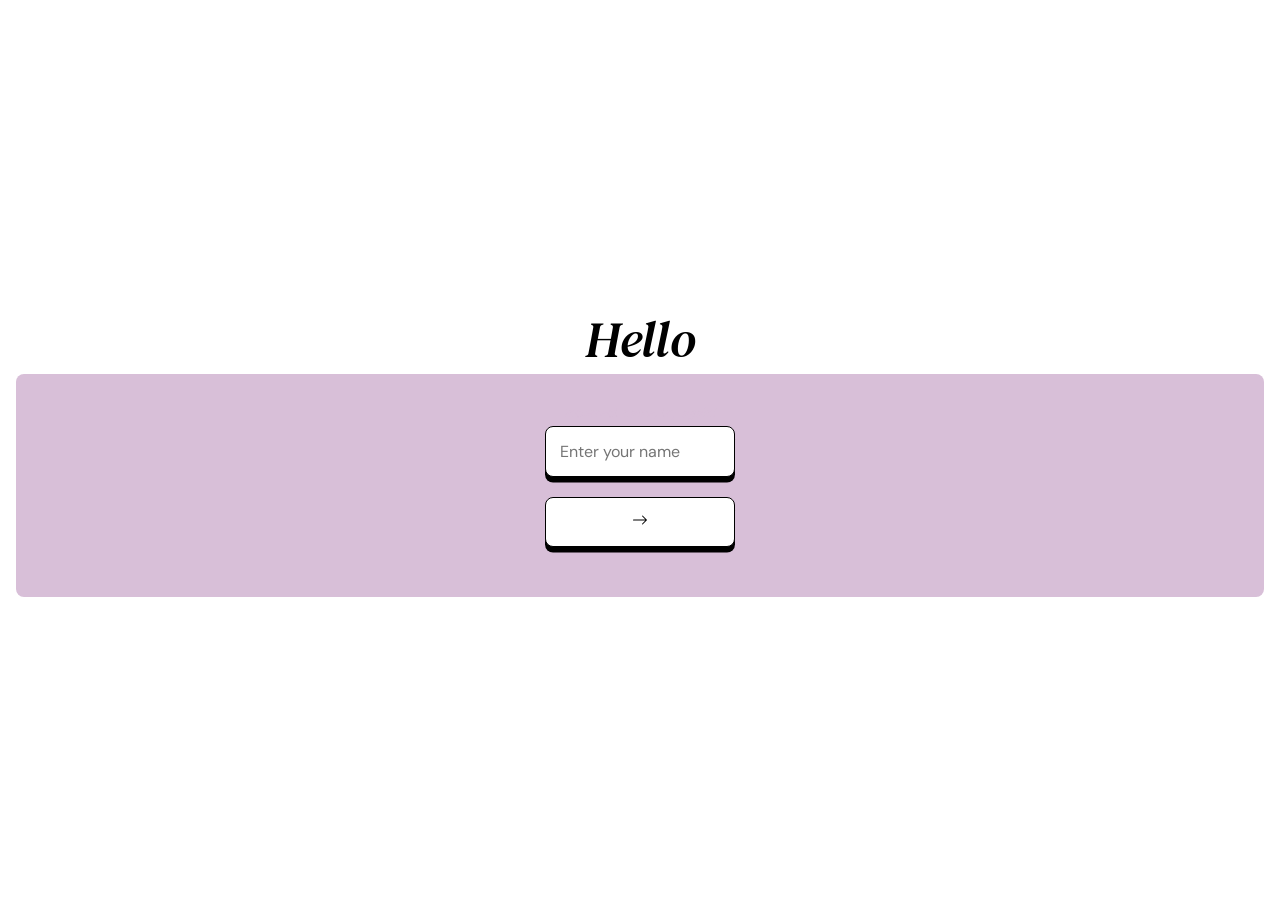
==== index.html @ 19f76528 "change main html file name" ====
<!DOCTYPE html>
<html lang="en">

<head>
    <meta charset="UTF-8">
    <meta name="viewport" content="width=device-width, initial-scale=1.0">
    <title>Project-IOV3</title>
    <link rel="icon" type="image/png" href="src/heart.png">
    <link rel="stylesheet" href="/styles/styles.css">

    <link rel="preconnect" href="https://fonts.googleapis.com">
    <link rel="preconnect" href="https://fonts.gstatic.com" crossorigin>
    <link
        href="https://fonts.googleapis.com/css2?family=DM+Sans:ital,opsz,wght@0,9..40,100..1000;1,9..40,100..1000&family=DM+Serif+Text:ital@0;1&display=swap"
        rel="stylesheet">
</head>

<body>
    <section id="name-field-block">
        <h1>Hello</h1>
        <section class="content" id="name-field-block-content">
            <span id="name-error" class="no-select secondary-font">Incorrect name, try again!</span>
            <div id="name-check-field">
                <input type="search" name="name" class="input" placeholder="Enter your name" />
                <button><svg xmlns="http://www.w3.org/2000/svg" width="16" height="16" fill="currentColor"
                        class="bi bi-arrow-right" viewBox="0 0 16 16">
                        <path fill-rule="evenodd"
                            d="M1 8a.5.5 0 0 1 .5-.5h11.793l-3.147-3.146a.5.5 0 0 1 .708-.708l4 4a.5.5 0 0 1 0 .708l-4 4a.5.5 0 0 1-.708-.708L13.293 8.5H1.5A.5.5 0 0 1 1 8" />
                    </svg>
                </button>
            </div>
        </section>
    </section>

    <div id="loading-container" class="loader-container hidden">
        <div class="loader"></div>

        <div id="loading-messages" class="hidden">
            <span class="status-msg hidden">Verifying your information...</span>
            <span class="status-msg hidden">Fetching today's date...</span>
            <span class="status-msg hidden">Doing calculations...</span>
            <span class="status-msg hidden">Just a few more seconds...</span>
        </div>

        <div id="loading-messages-2" class="hidden">
            <span class="status-msg hidden">Confirming birthday girl...</span>
            <span class="status-msg hidden">Just a few more seconds...</span>
            <span class="status-msg hidden">Confirmed!</span>
        </div>
    </div>

    <section id="dob-field-block" class="hidden">
        <h1>Verify</h1>
        <section id="pin-field-block-content" class="content">
            <span class="no-select secondary-font">Enter your Date of Birth</span>
            <span id="dob-pin-error" class="no-select secondary-font hidden">It's incorrect! Try again</span>
            <div id="pin-field">
                <input type="text" name="pin1" class="input pin" maxlength="1" inputmode="numeric" placeholder="-" />
                <input type="text" name="pin2" class="input pin" maxlength="1" inputmode="numeric" placeholder="-" />
                <input type="text" name="pin3" class="input pin" maxlength="1" inputmode="numeric" placeholder="-" />
                <input type="text" name="pin4" class="input pin" maxlength="1" inputmode="numeric" placeholder="-" />
                <input type="text" name="pin5" class="input pin" maxlength="1" inputmode="numeric" placeholder="-" />
                <input type="text" name="pin6" class="input pin" maxlength="1" inputmode="numeric" placeholder="-" />
                <input type="text" name="pin7" class="input pin" maxlength="1" inputmode="numeric" placeholder="-" />
            </div>
            <button><svg xmlns="http://www.w3.org/2000/svg" width="16" height="16" fill="currentColor"
                    class="bi bi-arrow-right" viewBox="0 0 16 16">
                    <path fill-rule="evenodd"
                        d="M1 8a.5.5 0 0 1 .5-.5h11.793l-3.147-3.146a.5.5 0 0 1 .708-.708l4 4a.5.5 0 0 1 0 .708l-4 4a.5.5 0 0 1-.708-.708L13.293 8.5H1.5A.5.5 0 0 1 1 8" />
                </svg>
            </button>
        </section>
    </section>

    <section id="success-block" class="hidden">
        <h1>Welcome</h1>
        <section id="success-block-content" class="content">
            <span class="no-select secondary-font success-font">Yay!!! You are the right person :D</span>
            <button>Let's go!!!
            </button>
        </section>
    </section>

    <section id="age-counter-block" class="hidden">
        <h1>Candles</h1>
        <section id="age-counter-block-content" class="content">
            <!-- Candle Blueprint Template -->
            <template id="candle-template">
                <div class="candle-wrapper">
                    <svg class="candle-svg" viewBox="0 0 64 64" width="36" height="36">
                        <!-- Candle Wax Body -->
                        <rect x="22" y="24" width="20" height="36" rx="3" fill="#FFB7B2" />
                        <rect x="22" y="32" width="20" height="4" fill="#FFDAC1" />
                        <rect x="22" y="44" width="20" height="4" fill="#FFDAC1" />

                        <!-- Wick -->
                        <line x1="32" y1="24" x2="32" y2="18" stroke="#555" stroke-width="2" stroke-linecap="round" />

                        <!-- Outer Flame -->
                        <path class="flame"
                            d="M32 4 C32 4, 25 12, 25 16 C25 19.86 28.14 23 32 23 C35.86 23 39 19.86 39 16 C39 12, 32 4, 32 4 Z"
                            fill="#FFB347" />

                        <!-- Inner Flame Glow -->
                        <path class="flame-inner"
                            d="M32 10 C32 10, 28 14, 28 17 C28 19.2 29.8 21 32 21 C34.2 21 36 19.2 36 17 C36 14, 32 10, 32 10 Z"
                            fill="#FFF566" />
                    </svg>
                </div>
            </template>
            <div id="candle-container"></div>
            <p class="candle-count-text no-select secondary-font">
                Candles lit: <span id="candle-count">1</span>
            </p>
            <button id="add-candle-btn" type="button"><svg xmlns="http://www.w3.org/2000/svg" width="25" height="25"
                    fill="currentColor" class="bi bi-plus" viewBox="0 0 16 16">
                    <path
                        d="M8 4a.5.5 0 0 1 .5.5v3h3a.5.5 0 0 1 0 1h-3v3a.5.5 0 0 1-1 0v-3h-3a.5.5 0 0 1 0-1h3v-3A.5.5 0 0 1 8 4" />
                </svg>
            </button>
        </section>
    </section>

    <section id="image-selection-block" class="hidden">
        <div class="recaptcha-card">
            <div class="recaptcha-header">
                <span class="header-subtitle">Select all squares with</span>
                <h2 class="header-title">The Birthday Girl</h2>
            </div>

            <!-- 3x3 Grid container populated by JS -->
            <div id="recaptcha-grid" class="recaptcha-grid"></div>

            <div class="recaptcha-footer">
                <span id="recaptcha-error" class="recaptcha-error hidden">Incorrect! Try again.</span>
                <button id="verify-captcha-btn" type="button" class="verify-btn">Verify</button>
            </div>
        </div>
    </section>

    <section id="cake" class="hidden">
        <!-- Confetti Canvas overlay -->
        <canvas id="confetti-canvas"></canvas>

        <!-- Container for dynamically spawned balloons -->
        <div id="balloon-container"></div>

        <!-- Cake Card Container (Illustration Only) -->
        <div class="cake-card">
            <div class="cake-wrapper">
                <!-- 1. Candle & Flame -->
                <div class="main-candle">
                    <div class="wick"></div>
                    <div class="flame" id="main-flame"></div>
                </div>

                <!-- 2. Cake Tiers -->
                <div class="layer top-tier">
                    <div class="frosting"></div>
                </div>
                <div class="layer bottom-tier">
                    <div class="sprinkle s1"></div>
                    <div class="sprinkle s2"></div>
                    <div class="sprinkle s3"></div>
                    <div class="sprinkle s4"></div>
                    <div class="sprinkle s5"></div>
                    <div class="sprinkle s6"></div>
                    <div class="sprinkle s7"></div>
                    <div class="sprinkle s8"></div>
                </div>

                <!-- 3. Plate -->
                <div class="plate"></div>

                <!-- 4. Greenery & Leaves -->
                <div class="leaf leaf-far-left"></div>
                <div class="leaf leaf-mid-left"></div>
                <div class="leaf leaf-mid-right"></div>
                <div class="leaf leaf-far-right"></div>

                <!-- 5. Base Flowers -->
                <div class="flower-base flower-left"></div>
                <div class="flower-base flower-center-left"></div>
                <div class="flower-base flower-center-right"></div>
                <div class="flower-base flower-right"></div>
            </div>
        </div>

        <!-- Actions (Outside .cake-card) -->
        <div class="action-container">
            <button class="wish-btn" id="wish-btn">
                <div class="btn-progress" id="btn-progress"></div>
                <span class="btn-text" id="btn-text">Hold to Blow & Wish</span>
            </button>
        </div>
    </section>

    <section id="message-section" class="message-section hidden">
        <h1>Happy Birthday, my love💗</h1>
        <div class="wish-message" id="wish-message">
            Happy Great Birthday, my dearest love. Today is the day you turned a year older....and yet, I certainly know
            that mentally and physically, you've become a lot stronger, more resilient, more graceful and more grounded.
            And if you ever feel like you aren't good, just remember that I am a proud and happy man to meet with
            someone like you, to be friends with someone like you, to see all your achievements, your hardships, your
            dedications, etc and of couse, to be able to love you to the fullest. From the deepest of my heart and soul,
            I wish you to be able to make it more in life, more successful, more inspiring and more elegant.
            Starting from today, until the next Birthday comes, I hope and wish you can achieve more greater and better
            things in many aspects of life. Even before lovers, you were always my inspiration, and to this day, I still
            inspire you and respect you a lot for your efforts and your story in life.
            Before I came to Malaysia, I never, once in my life, thought that I would cross paths with you, and the more
            I think about it, the more I feel joyful, hopeful and happy that that happened. You taught me countless new
            things and given me countless new knowledge about literally everything, and I highly appreciate every one of
            them.
            So from my truest feeligs for you, I hope that everything you do and you plan to do, you can achieve every
            one of them.
            I wish that you can spend more precious moments, and make more priceless memories with your beloved parents,
            family members, people and friends that you love (hope i'm also included hehe) for many many upcoming years.
            I don't think I need to wish you for more beauty because my wifey is the most prettiest, most elegant yet
            cutest person I've met and will ever meet in life. So I just wish that you be able to maintain that first
            position in beauty throughout your entire life, which I'm pretty sure you will.
            ဘဝရဲ့ နောက်ကြုံတွေ့လာမယ့် ကိစ္စအဝဝ အားလုံးကိုလည်း အဆင်ပြေစွာလုပ်ဆောင်နိုင်ပါစေ
            ဘဝရဲ့ ရည်မှန်းချက်တွေ၊ဖြစ်ချင်တာတွေကိုလည်း ရရှိအောင်ဆက်လက်ပြီး ကြိုးစားနိုင်ပါစေ ရရှိနိုင်ပါစေ
            ကိုကိုရီးလည်းတစ်ဖက်တစ်လမ်းကနေ ရအောင်ကူညီပေးမယ် ကူညီပေးချင်တယ် ဘဝလက်တွဲဖော်တစ်ယောက်အဖြစ်နဲ့

            ကိုကိုရီးနဲ့လည်း အမြဲထာဝရ နှစ်ယောက်သား နောင်မဆုံးနိုင်‌သောနှစ်ပေါင်းအများကြီးအထိ ဆက်လက်ပြီး
            အချစ်ပန်းတွေမျှဝေနိုင်ပါစေ ဆင်လက်ပြီးလည်းမျှဝေချင်တယ် ချစ်ချင်တယ် ကိုကိုရီးဇနီးလေးကို

            ရင်ထဲ နှလုံးသားထဲ ဦးနှောက်ထဲကနေ<br>မီးမီးလေးသဲစုထွေးကိုအများကြီးချစ်တယ်

            From me to you, you will always be my one and only stranger, whom I can give the fullest love and care, who
            gives me the fullest love and care.<br>
            Happy Great Birthday💗
        </div>
        <img id="bouquet" src="src/bouquet-flower.png" alt="Bouquet">
        <span class="no-select secondary-font">Try clicking the bouquet</span>
        <hr>
        <button id="view-gifts-btn" class="view-gifts-btn">View gifts</button>
    </section>

    <section id="view-gifts" class="hidden">
        <h1>Verify</h1>
        <section id="gift-pin-field-block-content" class="content">
            <span class="no-select secondary-font">Enter the pin included in the gift</span>
            <span id="gift-pin-error" class="no-select secondary-font hidden">It's incorrect! Try again</span>
            <div id="gift-pin-field">
                <input type="text" name="pin1" class="input gift-pin" maxlength="1" inputmode="numeric"
                    placeholder="-" />
                <input type="text" name="pin2" class="input gift-pin" maxlength="1" inputmode="numeric"
                    placeholder="-" />
                <input type="text" name="pin3" class="input gift-pin" maxlength="1" inputmode="numeric"
                    placeholder="-" />
                <input type="text" name="pin4" class="input gift-pin" maxlength="1" inputmode="numeric"
                    placeholder="-" />
                <input type="text" name="pin5" class="input gift-pin" maxlength="1" inputmode="numeric"
                    placeholder="-" />
                <input type="text" name="pin6" class="input gift-pin" maxlength="1" inputmode="numeric"
                    placeholder="-" />
            </div>
            <button><svg xmlns="http://www.w3.org/2000/svg" width="16" height="16" fill="currentColor"
                    class="bi bi-arrow-right" viewBox="0 0 16 16">
                    <path fill-rule="evenodd"
                        d="M1 8a.5.5 0 0 1 .5-.5h11.793l-3.147-3.146a.5.5 0 0 1 .708-.708l4 4a.5.5 0 0 1 0 .708l-4 4a.5.5 0 0 1-.708-.708L13.293 8.5H1.5A.5.5 0 0 1 1 8" />
                </svg>
            </button>
        </section>
    </section>

    <section id="view-gifts-content" class="hidden">
        <h2 class="gifts-title">Birthday Surprises<br>for you</h2>
        <span class="no-select secondary-font">Hope you like all the gifts</span>
        <!-- Horizontal Scroll Container -->
        <div class="gifts-carousel">

            <!-- Card 1 -->
            <div class="gift-card">
                <div class="card-image-placeholder">
                    <img src="https://down-my.img.susercontent.com/file/cn-11134207-820l4-mr9ydgwcc9oib8@resize_w900_nl.webp"
                        alt="Special Gift">
                </div>
                <h3 class="card-heading">FJbottle Tumbler</h3>
                <div class="card-text-box">
                    <p>I know you really need a new water bottle, and I know you need a great one, so I end up choosing
                        this<br>for a few reasons:
                    <ul>
                        <li>it's a 1000ml bottle, which is kinda rare to find, but it's one of the top priority when
                            searching a bottle for you, since you drink a lot and i don't want you to keep filling again
                            and again. I want a bottle that would last a day for you.</li>
                        <li>the design also needs to be clean, yet unique and cool. There are some bottles with cool
                            designs but they use straws and pipes which i know it's not your preference.</li>
                        <li>it also needs to be easily carriable with a strong, sturdy handle that you can easily grab
                            and go</li>
                        <li>it also needs to be easily accessible meaning it should be easy and welcoming enough to
                            drink. That's why I chose a one-touch pop lid that also has a safety closure.</li>
                        <li>i chose this color because it's very subtly yet stands out in a cool way. I first thought of
                            choosing yellow since you said you used to like yellow, but since it's "used to", i just
                            went with the light purple gradient.</li>
                    </ul>
                    </p>
                </div>
            </div>

            <!-- Card 2 -->
            <div class="gift-card">
                <div class="card-image-placeholder">
                    <img src="https://down-my.img.susercontent.com/file/my-11134207-820lb-mljcszdo8z5vce@resize_w900_nl.webp"
                        alt="Special Gift">
                </div>
                <h3 class="card-heading">UNIQ Camden Click Case</h3>
                <div class="card-text-box">
                    <p>Your IPad case really needs a refresh. So I looked up on Shopee and found a bunch of good
                        options. But this one really stands out due to these reasons:
                    <ul>
                        <li>it's very stylist with the origami folding case, which is great for both aesthetic and
                            usability.
                        </li>
                        <li>it has a easy to access place for the pen. I thought of buying ones with the magnet, but
                            since your one doesn't support magnet.
                        </li>
                        <li>I chose this ivory color because it's very subtle and clean, and also professional.
                        </li>
                    </ul>
                    </p>
                </div>
            </div>

            <!-- Card 3 -->
            <div class="gift-card">
                <div class="card-image-placeholder">
                    <img src="https://down-my.img.susercontent.com/file/sg-11134207-7rdya-lzitjaiiccc46f@resize_w900_nl.webp"
                        alt="Special Gift">
                </div>
                <h3 class="card-heading">elago Magnetic Silicone Case</h3>
                <div class="card-text-box">
                    <p>This is a hard choice because i know you want a new phone case. I tried to find sth unique yet
                        clean and minimal, and I found this brand called elago which seesm to make some pretty premium
                        iPhone cases. Here's the reason for choosing this:
                    <ul>
                        <li>the color is really clean, and matches your phone's white color. This was one of the hardest
                            decisions because there were also other colors that looked really great, but I also don't
                            want to give you the same or similar color as your old one. Plus the metallic buttons give
                            you a premium subtly standout.</li>
                    </ul>
                    I remebmber going through the comment's uploaded reviews again and again to see which color would
                    suit your white IPhone the best, and at the end, I ended up choosing this. I really really hope you
                    like it.
                    </p>
                </div>
            </div>

            <!-- Card 4 -->
            <div class="gift-card">
                <div class="card-image-placeholder">
                    <img src="https://down-my.img.susercontent.com/file/my-11134211-820l8-mh1cyedmzriid7@resize_w900_nl.webp"
                        alt="Special Gift">
                </div>
                <h3 class="card-heading">CURIO Guard</h3>
                <div class="card-text-box">
                    <p>I think this is quite obvious that you really need a new screen protector. There were many brands
                        but CURIO stands out as a more premium reliable brand. I chose the privacy one because idk, you
                        might want to continue using the privacy screen protector.</p>
                </div>
            </div>

            <!-- Card 5 -->
            <div class="gift-card">
                <div class="card-image-placeholder">
                    <img src="https://down-my.img.susercontent.com/file/my-11134207-820lg-mi2n24nhyvbaa4@resize_w900_nl.webp"
                        alt="Special Gift">
                </div>
                <h3 class="card-heading">CURIO Matte Case</h3>
                <div class="card-text-box">
                    <p>This one is kinda awkward. Since I know you want a case with a little bit of fresh design, so
                        additional to the elago case which you already have sth similar, I also bought you another case,
                        just in case you didn't like the first one. Actually I bought this one first, and then the elago
                        case because this one, the color is kinda boring. It's just black. At least the frosted
                        backcover is really cool.</p>
                </div>
            </div>

            <!-- Card 6 -->
            <div class="gift-card">
                <div class="card-image-placeholder">
                    <img src="https://down-my.img.susercontent.com/file/my-11134207-7r98q-luk4fgj6fw4z19@resize_w900_nl.webp"
                        alt="Special Gift">
                </div>
                <h3 class="card-heading">Kuru Toga Switch Alpha Gel</h3>
                <div class="card-text-box">
                    <p>Well, this is a mechanical pencil that I really want you to try. I mean I've also never tried
                        before but I know it's a really good one, and when i saw you trying out for the first time, you
                        seem to like it so here it is. There's the original Kuru Toga and this alpha gel one. This one,
                        you can change mode between normal and Kuru Toga. I chose this because you might not be familiar
                        with the Kuru Toga Mode or just doesn't like that mode at all. The hardest and the most time
                        consuming thing is finding the freaking colors. Every good color was nearly sold out in almost
                        all stores, so I spent like a good 2 hours just going through multiple stores in Shopee. I
                        bought three colors, one for you, one for Chu as I haven't given him a bday gift as well, and
                        one for me. I'll let you choose your preferred color first.</p>
                </div>
            </div>
        </div>
    </section>

    <script src="scripts/transition.js"></script>

    <script src="scripts/name-field.js"></script>
    <script src="scripts/auto-pin-field.js"></script>
    <script src="scripts/pin-field-checker.js"></script>
    <script src="scripts/candle.js"></script>
    <script src="scripts/recaptcha.js"></script>
    <script src="scripts/cake.js"></script>
    <script src="scripts/wish-message-section.js"></script>
    <script src="scripts/gift-pin-script.js"></script>
    <script src="scripts/gift-pin-field-checker.js"></script>
    <script src="scripts/bouquet-hearts.js"></script>
</body>

</html>
---- styles/styles.css ----
*,
*::before,
*::after {
    box-sizing: border-box;
}

.no-select {
    -webkit-user-select: none;
    /* Safari */
    -ms-user-select: none;
    /* IE 10 and Edge */
    user-select: none;
    /* Standard syntax */
}

.hidden {
    display: none !important;
}



html {
    scroll-behavior: smooth;
}

html,
body {
    position: relative;
    min-height: 100vh;

    margin: 0;
    padding: 0 8px;

    display: flex;
    flex-direction: column;
    justify-content: center;

}

body::before {
    content: '';
    position: fixed;
    inset: 0;
    background-image: linear-gradient(to top, #fbc2eb 0%, #a6c1ee 100%);
    opacity: 0;
    transition: opacity 1.2s ease-in-out;
    /* Controls smoothness & duration */
    z-index: -1;
    /* Ensures it stays behind your text/cards */
    pointer-events: none;
}

body.has-gradient::before {
    opacity: 1;
}

.content {
    width: 100%;
    height: auto;

    padding: 50px 50px 50px 50px;

    display: flex;
    flex-direction: column;
    align-items: center;
    justify-content: center;

    background-color: thistle;
    border-radius: 0.5rem;
}

#name-field-block-content {
    padding: 20px 50px 50px 50px;
}

#pin-field-block-content {
    gap: 20px;
}

#gift-pin-field-block-content {
    gap: 20px;
}

h1 {
    padding: 0;
    margin: 0;
    text-align: center;
    font-family: "DM Serif Text", serif;
    font-weight: 400;
    font-style: italic;
    font-size: 3.2rem;
}

.secondary-font {
    font-family: "DM Sans", sans-serif;
    font-weight: 400;
    font-size: 0.8rem;
    font-style: italic;
}

.content h2 {
    font-family: "DM Sans", sans-serif;
    font-weight: 300;
    font-size: 1rem;
}

#name-error {
    margin: 10px 0 5px 0;
    color: thistle;
}


#name-check-field {
    display: flex;
    flex-direction: column;
    gap: 20px;
}

#pin-field {
    display: flex;
    flex-direction: row;
    gap: 5px;
}

#gift-pin-field {
    display: flex;
    flex-direction: row;
    gap: 5px;
}

input {
    max-width: 190px;
    padding: 0.875rem;
    font-family: "DM Sans", sans-serif;
    font-size: 1rem;
    border: 1.5px solid #000;
    border-radius: 0.5rem;
    box-shadow: 0px 5.5px 0 black;
    outline: none;
    transition:
        transform 0.2s ease,
        box-shadow 0.2s ease;
}


input:active {
    transform: translateY(10px);
    box-shadow: 0px 0px 0 black;
}

.pin.active {
    transform: translateY(-10px);
    box-shadow: 0px 15.5px 0 black;
}

.pin {
    max-width: 2.6rem;
}

.gift-pin.active {
    transform: translateY(-10px);
    box-shadow: 0px 15.5px 0 black;
}

.gift-pin {
    max-width: 2.6rem;
}

#dob-pin-error {
    color: red;
}

#gift-pin-error {
    color: red;
}

button {
    width: 190px;
    padding: 0.875rem;
    font-size: 1rem;
    border: 1.5px solid #000;
    border-radius: 0.5rem;
    box-shadow: 0px 5.5px 0 black;
    background-color: #fff;
    transform-origin: center;
    transition:
        transform 0.2s ease,
        box-shadow 0.2s ease;
}

button:active {
    transform: translateY(10px);
    box-shadow: 0px 0px 0 black;
}

.success-font {
    font-size: 1.1rem;
}

#success-block-content {
    display: flex;
    flex-direction: column;
    gap: 30px;
}

#age-counter-block h1 {
    font-size: 3rem;
}

#age-counter-block span {
    font-size: 1.3rem;
}

#loading-messages {
    display: flex;
    justify-content: center;
    align-items: center;
    text-align: center;
    width: 100%;
}

.status-msg {
    display: block;
    text-align: center;
    width: 100%;
    font-family: "DM Sans", sans-serif;
    font-weight: 400;
    font-size: 0.8rem;
    font-style: italic;
}

#age-counter-block-content {
    background-color: #000;
    opacity: 50%;
    color: #fff;
}

#age-counter-block-content button {
    background-color: #fff;
    box-shadow: 0px 6px 0 rgb(157, 122, 157);
    border: 0;
    transition:
        transform 0.2s ease,
        box-shadow 0.2s ease;
}

#age-counter-block-content button:active {
    transform: translateY(10px);
    box-shadow: 0px 0px 0 thistle;
}


/* ========================================================= */


.page {
    animation-duration: 0.4s;
    animation-fill-mode: forwards;
}

@keyframes scaleOut {
    from {
        opacity: 1;
        transform: scale(1);
    }

    to {
        opacity: 0;
        transform: scale(0.92);
    }
}

@keyframes scaleIn {
    0% {
        opacity: 0;
        transform: scale(0.85);
    }

    100% {
        opacity: 1;
        transform: scale(1);
    }
}

.animate-scale-out {
    animation-name: scaleOut;
    animation-timing-function: ease-in-out;
}

.animate-scale-in {
    animation-name: scaleIn;
    animation-timing-function: cubic-bezier(0.34, 1.56, 0.64, 1);
}

/* HTML: <div class="loader"></div> */
.loader {
    width: 25px;
    aspect-ratio: 1;
    margin: 2rem auto;
    display: block;
    --c: no-repeat linear-gradient(#000 0 0);
    background: var(--c), var(--c), var(--c);
    animation:
        l18-1 1s infinite,
        l18-2 1s infinite;
}

@keyframes l18-1 {

    0%,
    100% {
        background-size: 20% 100%
    }

    33%,
    66% {
        background-size: 20% 20%
    }
}

@keyframes l18-2 {

    0%,
    33% {
        background-position: 0 0, 50% 50%, 100% 100%
    }

    66%,
    100% {
        background-position: 100% 0, 50% 50%, 0 100%
    }
}


/* ========================================= */


#candle-container {
    display: flex;
    flex-wrap: wrap;
    justify-content: center;
    align-items: center;
    gap: 12px;
    max-width: 420px;
    min-height: 80px;
    margin: 1.5rem auto;
}

/* Pop-in animation for each added candle */
.candle-wrapper {
    display: inline-flex;
    animation: candlePop 0.35s cubic-bezier(0.175, 0.885, 0.32, 1.275) forwards;
}

/* Looping flame flicker */
.flame {
    transform-origin: 32px 23px;
    /* Pivot from the base of the wick */
    animation: flameFlicker 0.12s infinite alternate ease-in-out;
}

@keyframes flameFlicker {
    0% {
        transform: scale(0.95) rotate(-2deg);
        filter: drop-shadow(0 0 3px rgba(255, 179, 71, 0.6));
    }

    100% {
        transform: scale(1.08) rotate(2deg);
        filter: drop-shadow(0 0 8px rgba(255, 179, 71, 0.9));
    }
}

@keyframes candlePop {
    0% {
        opacity: 0;
        transform: scale(0) translateY(12px);
    }

    100% {
        opacity: 1;
        transform: scale(1) translateY(0);
    }
}


/* ============= */

.recaptcha-card {
    width: 320px;
    background: #ffffff;
    border-radius: 12px;
    box-shadow: 0 10px 30px rgba(108, 122, 174, 0.25);
    margin: 0 auto;
    font-family: 'Roboto', sans-serif;
    overflow: hidden;
    /* Clips header corners to match card radius */
}

.recaptcha-header {
    background: #6C86E2;
    /* Soft periwinkle matching top background gradient */
    color: #ffffff;
    padding: 16px;
}

.header-subtitle {
    display: block;
    font-size: 0.85rem;
    opacity: 0.9;
}

.header-title {
    font-size: 1.4rem;
    font-weight: 700;
    margin: 2px 0 0 0;
    text-transform: lowercase;
}

.recaptcha-grid {
    display: grid;
    grid-template-columns: repeat(3, 1fr);
    gap: 4px;
    background: #ffffff;
    /* Clean white grid separators */
    padding: 4px;
}

.grid-item {
    position: relative;
    aspect-ratio: 1;
    cursor: pointer;
    overflow: hidden;
    border-radius: 4px;
}

.grid-item img {
    width: 100%;
    height: 100%;
    object-fit: cover;
    transition: transform 0.2s ease;
}

/* Selection state indicator */
.grid-item.selected img {
    transform: scale(0.86);
}

.grid-item.selected::after {
    content: '✓';
    position: absolute;
    top: 6px;
    left: 6px;
    width: 22px;
    height: 22px;
    background: #6C86E2;
    color: #ffffff;
    border-radius: 50%;
    display: flex;
    align-items: center;
    justify-content: center;
    font-size: 12px;
    font-weight: bold;
    box-shadow: 0 2px 6px rgba(0, 0, 0, 0.2);
}

.recaptcha-footer {
    display: flex;
    justify-content: space-between;
    align-items: center;
    padding: 14px 16px;
    background: #ffffff;
}

.recaptcha-error {
    color: #e74c3c;
    font-size: 0.85rem;
    font-weight: 600;
}

.verify-btn {
    background: #6C86E2;
    color: #ffffff;
    border: none;
    outline: none;
    padding: 10px 22px;
    font-size: 0.95rem;
    font-weight: 600;
    border-radius: 6px;
    cursor: pointer;
    transition: all 0.2s ease;
    box-shadow: 0 4px 12px rgba(108, 134, 226, 0.35);
}

.verify-btn:hover {
    background: #5872D1;
    transform: translateY(-1px);
}

.verify-btn:active {
    transform: translateY(0);
}

/* ======== */

/* ==========================================
   #CAKE SECTION STYLES
   ========================================== */
#cake {
    position: relative;
    min-height: 100vh;
    display: flex;
    flex-direction: column;
    /* Stacks cake-card and button vertically */
    align-items: center;
    justify-content: center;
    overflow: hidden;
    background-color: transparent;
}

/* Confetti Fullscreen Overlay */
#confetti-canvas {
    position: fixed;
    top: 0;
    left: 0;
    width: 100vw;
    height: 100vh;
    pointer-events: none;
    z-index: 99;
}

/* Floating Balloons Container */
#balloon-container {
    position: absolute;
    top: 0;
    left: 0;
    width: 100%;
    height: 100%;
    pointer-events: none;
    overflow: hidden;
    z-index: 1;
}

.balloon {
    position: absolute;
    bottom: -120px;
    width: 48px;
    height: 60px;
    border-radius: 50% 50% 50% 50% / 40% 40% 60% 60%;
    opacity: 0.85;
    animation: floatUp 8s ease-in forwards;
}

.balloon::after {
    content: '';
    position: absolute;
    bottom: -12px;
    left: 50%;
    transform: translateX(-50%);
    width: 2px;
    height: 14px;
    background: rgba(0, 0, 0, 0.25);
}

@keyframes floatUp {
    0% {
        transform: translateY(0) rotate(0deg);
        opacity: 0;
    }

    10% {
        opacity: 0.85;
    }

    100% {
        transform: translateY(-120vh) rotate(15deg);
        opacity: 0;
    }
}

/* Cake Card Container */
.cake-card {
    width: 320px;
    padding: 20px 20px 0;
    background: thistle;
    margin: 0 auto;
    text-align: center;
    position: relative;
    z-index: 10;
    border-radius: 20px;
    border: 3px solid rgb(174, 138, 174);
    box-shadow: 0px 10px 0px rgb(174, 138, 174);

}

.action-container {
    width: 100%;
    padding: 0 20px;
    /* Optional: adds a small gap on screen edges */
    box-sizing: border-box;
    margin-top: 24px;
    display: flex;
    flex-direction: column;
    align-items: center;
    z-index: 10;
}

.cake-wrapper {
    height: 220px;
    display: flex;
    flex-direction: column;
    align-items: center;
    justify-content: flex-end;
    position: relative;
    margin-bottom: 20px;
}

/* 1. Candle & Flame */
.main-candle {
    width: 12px;
    height: 40px;
    background: repeating-linear-gradient(45deg, #f07167, #f07167 6px, #ffffff 6px, #ffffff 12px);
    border-radius: 4px;
    position: relative;
    z-index: 4;
    margin-bottom: -2px;
}

.wick {
    width: 2px;
    height: 8px;
    background: #555;
    position: absolute;
    top: -8px;
    left: 5px;
}

.flame {
    width: 16px;
    height: 24px;
    background: radial-gradient(ellipse at bottom, #fff566 20%, #ffb347 100%);
    border-radius: 50% 50% 20% 20%;
    position: absolute;
    top: -30px;
    left: -2px;
    filter: drop-shadow(0 0 8px #ffb347);
    animation: flicker 0.15s infinite alternate ease-in-out;
    transition: transform 0.4s ease, opacity 0.4s ease;
}

.flame.out {
    transform: scale(0);
    opacity: 0;
}

@keyframes flicker {
    0% {
        transform: scale(0.95) rotate(-2deg);
    }

    100% {
        transform: scale(1.05) rotate(2deg);
    }
}

/* 2. Cake Tiers */
.layer {
    position: relative;
    box-shadow: inset 0 -6px 0 rgba(0, 0, 0, 0.04);
}

.top-tier {
    width: 130px;
    height: 50px;
    background: #e5989b;
    border-radius: 10px 10px 4px 4px;
    z-index: 3;
    overflow: hidden;
}

.frosting {
    position: absolute;
    top: 0;
    left: 0;
    width: 100%;
    height: 12px;
    background: #ffffff;
    border-radius: 8px 8px 0 0;
}

.frosting::after {
    content: '';
    position: absolute;
    top: 100%;
    left: 0;
    width: 100%;
    height: 10px;
    background: radial-gradient(circle at 13px 0, #ffffff 12px, transparent 13px) repeat-x;
    background-size: 26px 10px;
}

.bottom-tier {
    width: 180px;
    height: 60px;
    background: #ffedd8;
    border-radius: 10px 10px 4px 4px;
    z-index: 2;
    margin-top: -2px;
    position: relative;
    overflow: hidden;
}

/* Sprinkles */
.sprinkle {
    position: absolute;
    width: 10px;
    height: 3px;
    border-radius: 4px;
    opacity: 0.5;
    box-shadow: 0 1px 2px rgba(0, 0, 0, 0.08);
}

.s1 {
    top: 18px;
    left: 22px;
    background: #ff006e;
    transform: rotate(25deg);
}

/* Hot Magenta */
.s2 {
    top: 38px;
    left: 45px;
    background: #8338ec;
    transform: rotate(-20deg);
}

/* Vivid Violet */
.s3 {
    top: 16px;
    left: 82px;
    background: #00bbf9;
    transform: rotate(40deg);
}

/* Electric Cyan */
.s4 {
    top: 38px;
    left: 110px;
    background: #ff9f1c;
    transform: rotate(-35deg);
}

/* Bright Tangerine */
.s5 {
    top: 15px;
    left: 142px;
    background: #ff006e;
    transform: rotate(15deg);
}

/* Hot Magenta */
.s6 {
    top: 34px;
    left: 158px;
    background: #00f5d4;
    transform: rotate(-45deg);
}

/* Bright Mint Cyan */
.s7 {
    top: 32px;
    left: 78px;
    background: #ff9f1c;
    transform: rotate(10deg);
}

/* Bright Tangerine */
.s8 {
    top: 16px;
    left: 115px;
    background: #8338ec;
    transform: rotate(-15deg);
}

/* Vivid Viole

/* 3. Plate */
.plate {
    width: 220px;
    height: 12px;
    background: #ffffff;
    border-radius: 10px;
    box-shadow: 0 6px 12px rgba(80, 60, 100, 0.12);
    z-index: 1;
    margin-top: -2px;
}

/* 4. Greenery & Leaves */
.leaf {
    position: absolute;
    bottom: 2px;
    width: 14px;
    height: 8px;
    background: #b7e4c7;
    border-radius: 12px 0 12px 0;
    z-index: 4;
}

.leaf-far-left {
    left: 38px;
    transform: rotate(-35deg);
}

.leaf-mid-left {
    left: 78px;
    transform: rotate(20deg) scale(1.15);
    background: #74c69d;
}

.leaf-mid-right {
    right: 78px;
    transform: rotate(-20deg) scale(1.15);
    background: #74c69d;
}

.leaf-far-right {
    right: 38px;
    transform: rotate(35deg);
}

/* 5. Base Flowers */
.flower-base {
    position: absolute;
    bottom: 3px;
    width: 10px;
    height: 10px;
    background: #ffffff;
    border-radius: 50%;
    z-index: 5;
    box-shadow: -4px 0 0 #ffffff, 4px 0 0 #ffffff, 0 -4px 0 #ffffff, 0 4px 0 #ffffff;
}

.flower-base::after {
    content: '';
    position: absolute;
    top: 2px;
    left: 2px;
    width: 6px;
    height: 6px;
    background: #ffe5ec;
    border-radius: 50%;
}

.flower-left {
    left: 48px;
    transform: scale(0.85);
}

.flower-center-left {
    left: 92px;
    transform: scale(1.1);
}

.flower-center-right {
    right: 92px;
    transform: scale(1);
}

.flower-right {
    right: 48px;
    transform: scale(0.85);
}

/* Button & Message */
.wish-btn {
    display: flex;
    flex-direction: column;
    align-items: center;
    justify-content: center;
    gap: 4px;
    width: 100%;
    max-width: none;
    background: #fff;
    padding: 30px 20px;
    border-radius: 15px;
    border: 3px solid rgb(174, 138, 174);
    box-shadow: none;
    cursor: pointer;
    overflow: hidden;
    /* Clips the inner progress bar */

    font-family: "DM Serif Text", serif;
    font-weight: 400;
    font-style: italic;
    color: rgb(134, 95, 134);
    font-size: 1.5rem;

    position: relative;
    top: 0px;

    box-shadow: 0px 10px 0px rgb(174, 138, 174);
    transform: translateY(0);
    transition: all 0.15s ease;
}

.wish-btn.holding,
.wish-btn:active {
    box-shadow: 0px 0px 0px rgb(174, 138, 174);
    top: 10px;
}

/* Progress Fill Bar */
.btn-progress {
    position: absolute;
    top: 0;
    left: 0;
    height: 100%;
    width: 0%;
    background: thistle;
    /* Deeper purple fill as you hold */
    z-index: 1;
    pointer-events: none;
}

/* Button Text overlay */
.btn-text {
    position: relative;
    z-index: 2;
    pointer-events: none;
}

/* Active Holding Effect */
.wish-btn.holding {
    transform: scale(0.98);
}

.wish-btn.completed {
    background: #B7E4C7;
    /* Soft success green */
    color: rgb(174, 138, 174);
    cursor: default;
}

.wish-message {
    max-width: 600px;
    text-align: justify;
    hyphens: auto;
    font-family: "DM Sans", sans-serif;
    font-weight: 400;
    font-size: 1rem;
    color: #5c3d75;
    text-align: justify;
    margin-top: 30px;
    line-height: 1.7;
    margin-bottom: 32px;
    animation: popIn 0.5s ease forwards;
}

@keyframes popIn {
    0% {
        opacity: 0;
        transform: scale(0.8);
    }

    100% {
        opacity: 1;
        transform: scale(1);
    }
}

#view-gifts-btn {
    margin: 0px 0 40px 0;
}

#wish-message {
    color: #000;
}

#message-section h1 {
    color: #000;
    text-align: left;
}

/* ================================== */
#view-gifts-content {
    min-height: 100vh;
    display: flex;
    flex-direction: column;
    align-items: center;
    justify-content: center;
    padding: 40px 0;
    box-sizing: border-box;
    background-color: #d1c2d6;
    /* Thistle background */
    overflow: hidden;
}

.gifts-title {
    font-family: "DM Serif Text", serif;
    font-size: 2rem;
    color: #2b1f3d;
    margin-bottom: 24px;
    text-align: center;
}

/* Horizontal Scroll Track */
.gifts-carousel {
    display: flex;
    gap: 20px;
    width: 100%;
    padding: 10px 24px 30px;
    /* Extra bottom padding for shadow room */
    overflow-x: auto;
    scroll-snap-type: x mandatory;
    box-sizing: border-box;
    -webkit-overflow-scrolling: touch;
}

/* Custom Horizontal Scrollbar */
.gifts-carousel::-webkit-scrollbar {
    height: 8px;
}

.gifts-carousel::-webkit-scrollbar-track {
    background: rgba(255, 255, 255, 0.4);
    border-radius: 10px;
    margin: 0 24px;
}

.gifts-carousel::-webkit-scrollbar-thumb {
    background: rgb(174, 138, 174);
    border-radius: 10px;
}

/* Long Vertical Card */
.gift-card {
    scroll-snap-align: center;
    flex: 0 0 280px;
    /* Fixed width for vertical proportion */
    height: 560px;
    /* Tall vertical height */
    background: #ffffff;
    border: 3px solid rgb(174, 138, 174);
    border-radius: 20px;
    box-shadow: 6px 6px 0px rgb(174, 138, 174);
    padding: 20px;
    box-sizing: border-box;
    display: flex;
    flex-direction: column;
    gap: 16px;
}

/* Image Placeholder Box */
.card-image-placeholder {
    width: 100%;
    height: 180px;
    background-color: #f7ede2;
    border: 2px dashed rgb(174, 138, 174);
    border-radius: 12px;
    display: flex;
    align-items: center;
    justify-content: center;
    color: rgb(134, 95, 134);
    font-size: 0.95rem;
    font-weight: 600;
    overflow: hidden;
}

/* Real Image Support (when replacing placeholder) */
.card-image-placeholder img {
    width: 100%;
    height: 100%;
    object-fit: cover;
}

/* Card Title */
.card-heading {
    font-family: "DM Serif Text", serif;
    font-size: 1.35rem;
    color: #2b1f3d;
    margin: 0;
}

/* Card Text Box Container */
.card-text-box {
    flex: 1;
    background: #faf4f9;
    border: 2px solid rgba(174, 138, 174, 0.3);
    border-radius: 12px;
    padding: 12px;
    overflow-y: auto;
    font-family: "DM Sans", sans-serif;
}

.card-text-box p {
    margin: 0;
    font-size: 0.9rem;
    line-height: 1.5;
    color: #4a3b5c;
    text-align: justify;
    hyphens: auto;
}

.card-text-box ul {
    margin: 0;
    padding-left: 15px;
    font-size: 0.9rem;
    line-height: 1.5;
    color: #4a3b5c;
    text-align: justify;
    hyphens: auto;
}

#bouquet {
    display: block;
    margin: 20px auto;
    /* Centers horizontally and adds vertical spacing */
    max-width: 175px;
    /* Adjust size as needed */
    height: auto;
}

.view-gifts-btn {
    display: block;
    margin: 20px auto 0;
    /* Centers the button and adds top spacing */
    width: 100%;
    margin-bottom: 50px;
}

/* Interactive cursor and tap feedback for the bouquet */
#bouquet {
    cursor: pointer;
    transition: transform 0.2s ease;
    user-select: none;
}

#bouquet:active {
    transform: scale(0.92) rotate(-4deg);
}

/* Floating heart confetti particles */
.heart-particle {
    position: fixed;
    pointer-events: none;
    z-index: 9999;
    font-size: 1.5rem;
    user-select: none;
    animation: explodeAndFloat 1.2s ease-out forwards;
}

@keyframes explodeAndFloat {
    0% {
        opacity: 1;
        transform: translate(0, 0) scale(0.4) rotate(0deg);
    }

    50% {
        opacity: 1;
        transform: translate(var(--tx), var(--ty)) scale(1.2) rotate(var(--tr));
    }

    100% {
        opacity: 0;
        transform: translate(calc(var(--tx) * 1.1), calc(var(--ty) - 60px)) scale(0.8) rotate(calc(var(--tr) + 30deg));
    }
}
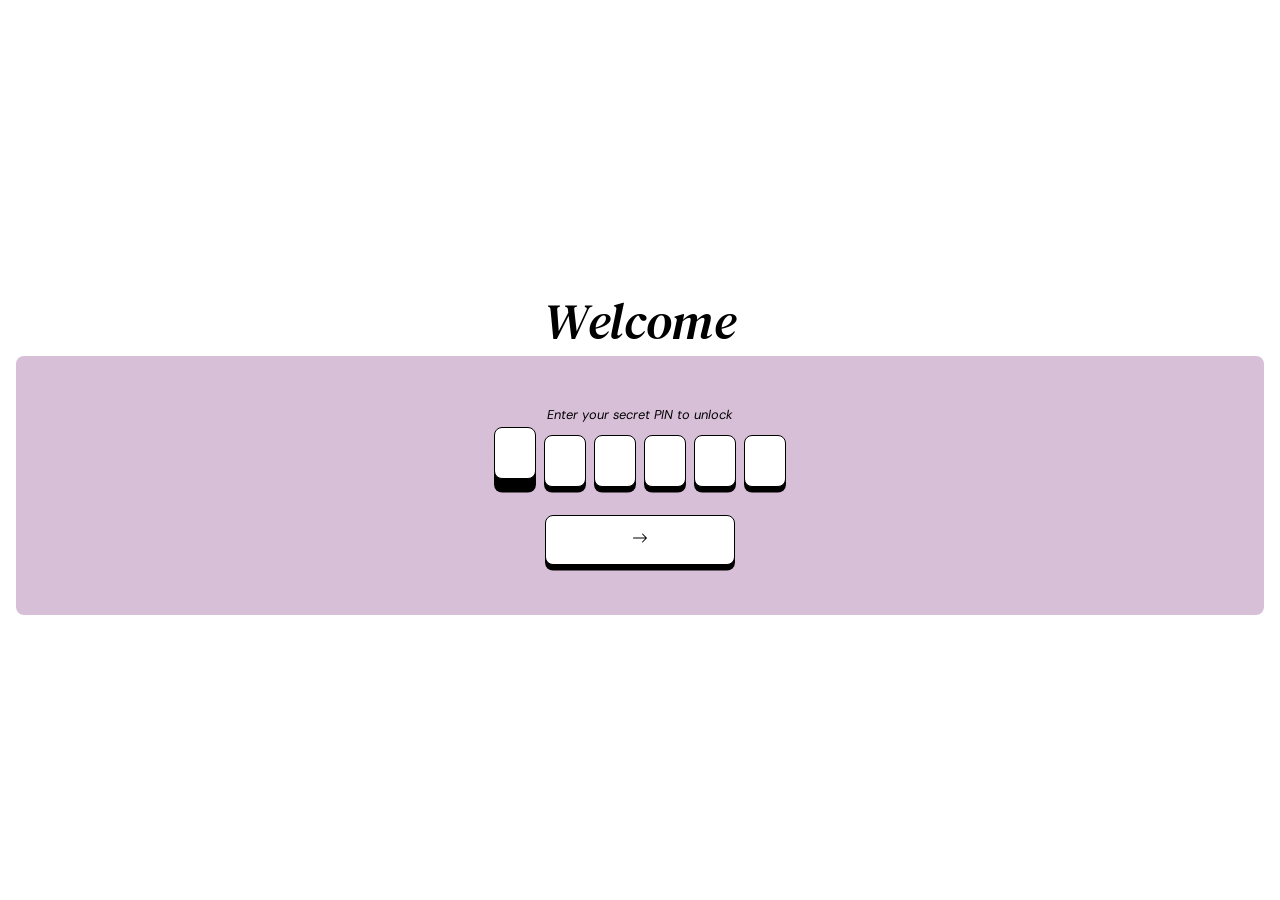
==== commit 60369982: "big changes to the overall content system; now every message is private and encrypted, so the public" ====
--- a/index.html
+++ b/index.html
@@ -16,7 +16,36 @@
 </head>
 
 <body>
-    <section id="name-field-block">
+    <section id="entry-pin-section" class="card-section">
+        <h1>Welcome</h1>
+        <section id="entry-pin-field-block-content" class="content">
+            <span class="no-select secondary-font">Enter your secret PIN to unlock</span>
+            <span id="entry-pin-error" class="no-select secondary-font hidden">Incorrect PIN. Try again!</span>
+
+            <!-- Mobile-Optimized 6-Digit PIN Field -->
+            <div id="entry-pin-wrapper">
+                <input type="text" id="entry-pin-hidden" inputmode="numeric" pattern="[0-9]*" maxlength="6"
+                    autocomplete="one-time-code" />
+                <div id="entry-pin-field">
+                    <div class="entry-pin-box"></div>
+                    <div class="entry-pin-box"></div>
+                    <div class="entry-pin-box"></div>
+                    <div class="entry-pin-box"></div>
+                    <div class="entry-pin-box"></div>
+                    <div class="entry-pin-box"></div>
+                </div>
+            </div>
+
+            <button id="entry-pin-btn" type="button">
+                <svg xmlns="http://www.w3.org/2000/svg" width="16" height="16" fill="currentColor"
+                    class="bi bi-arrow-right" viewBox="0 0 16 16">
+                    <path fill-rule="evenodd"
+                        d="M1 8a.5.5 0 0 1 .5-.5h11.793l-3.147-3.146a.5.5 0 0 1 .708-.708l4 4a.5.5 0 0 1 0 .708l-4 4a.5.5 0 0 1-.708-.708L13.293 8.5H1.5A.5.5 0 0 1 1 8z" />
+                </svg>
+            </button>
+        </section>
+    </section>
+    <section id="name-field-block" class="hidden">
         <h1>Hello</h1>
         <section class="content" id="name-field-block-content">
             <span id="name-error" class="no-select secondary-font">Incorrect name, try again!</span>
@@ -54,19 +83,27 @@
         <section id="pin-field-block-content" class="content">
             <span class="no-select secondary-font">Enter your Date of Birth</span>
             <span id="dob-pin-error" class="no-select secondary-font hidden">It's incorrect! Try again</span>
-            <div id="pin-field">
-                <input type="text" name="pin1" class="input pin" maxlength="1" inputmode="numeric" placeholder="-" />
-                <input type="text" name="pin2" class="input pin" maxlength="1" inputmode="numeric" placeholder="-" />
-                <input type="text" name="pin3" class="input pin" maxlength="1" inputmode="numeric" placeholder="-" />
-                <input type="text" name="pin4" class="input pin" maxlength="1" inputmode="numeric" placeholder="-" />
-                <input type="text" name="pin5" class="input pin" maxlength="1" inputmode="numeric" placeholder="-" />
-                <input type="text" name="pin6" class="input pin" maxlength="1" inputmode="numeric" placeholder="-" />
-                <input type="text" name="pin7" class="input pin" maxlength="1" inputmode="numeric" placeholder="-" />
-            </div>
-            <button><svg xmlns="http://www.w3.org/2000/svg" width="16" height="16" fill="currentColor"
+
+            <!-- 7-Digit PIN Wrapper -->
+            <div id="pin-field-wrapper">
+                <input type="text" id="dob-pin-hidden" inputmode="numeric" pattern="[0-9]*" maxlength="7"
+                    autocomplete="one-time-code" />
+                <div id="pin-field">
+                    <div class="pin-box"></div>
+                    <div class="pin-box"></div>
+                    <div class="pin-box"></div>
+                    <div class="pin-box"></div>
+                    <div class="pin-box"></div>
+                    <div class="pin-box"></div>
+                    <div class="pin-box"></div>
+                </div>
+            </div>
+
+            <button>
+                <svg xmlns="http://www.w3.org/2000/svg" width="16" height="16" fill="currentColor"
                     class="bi bi-arrow-right" viewBox="0 0 16 16">
                     <path fill-rule="evenodd"
-                        d="M1 8a.5.5 0 0 1 .5-.5h11.793l-3.147-3.146a.5.5 0 0 1 .708-.708l4 4a.5.5 0 0 1 0 .708l-4 4a.5.5 0 0 1-.708-.708L13.293 8.5H1.5A.5.5 0 0 1 1 8" />
+                        d="M1 8a.5.5 0 0 1 .5-.5h11.793l-3.147-3.146a.5.5 0 0 1 .708-.708l4 4a.5.5 0 0 1 0 .708l-4 4a.5.5 0 0 1-.708-.708L13.293 8.5H1.5A.5.5 0 0 1 1 8z" />
                 </svg>
             </button>
         </section>
@@ -196,40 +233,8 @@
     </section>
 
     <section id="message-section" class="message-section hidden">
-        <h1>Happy Birthday, my love💗</h1>
+        <h1 id="message-title"></h1>
         <div class="wish-message" id="wish-message">
-            Happy Great Birthday, my dearest love. Today is the day you turned a year older....and yet, I certainly know
-            that mentally and physically, you've become a lot stronger, more resilient, more graceful and more grounded.
-            And if you ever feel like you aren't good, just remember that I am a proud and happy man to meet with
-            someone like you, to be friends with someone like you, to see all your achievements, your hardships, your
-            dedications, etc and of couse, to be able to love you to the fullest. From the deepest of my heart and soul,
-            I wish you to be able to make it more in life, more successful, more inspiring and more elegant.
-            Starting from today, until the next Birthday comes, I hope and wish you can achieve more greater and better
-            things in many aspects of life. Even before lovers, you were always my inspiration, and to this day, I still
-            inspire you and respect you a lot for your efforts and your story in life.
-            Before I came to Malaysia, I never, once in my life, thought that I would cross paths with you, and the more
-            I think about it, the more I feel joyful, hopeful and happy that that happened. You taught me countless new
-            things and given me countless new knowledge about literally everything, and I highly appreciate every one of
-            them.
-            So from my truest feeligs for you, I hope that everything you do and you plan to do, you can achieve every
-            one of them.
-            I wish that you can spend more precious moments, and make more priceless memories with your beloved parents,
-            family members, people and friends that you love (hope i'm also included hehe) for many many upcoming years.
-            I don't think I need to wish you for more beauty because my wifey is the most prettiest, most elegant yet
-            cutest person I've met and will ever meet in life. So I just wish that you be able to maintain that first
-            position in beauty throughout your entire life, which I'm pretty sure you will.
-            ဘဝရဲ့ နောက်ကြုံတွေ့လာမယ့် ကိစ္စအဝဝ အားလုံးကိုလည်း အဆင်ပြေစွာလုပ်ဆောင်နိုင်ပါစေ
-            ဘဝရဲ့ ရည်မှန်းချက်တွေ၊ဖြစ်ချင်တာတွေကိုလည်း ရရှိအောင်ဆက်လက်ပြီး ကြိုးစားနိုင်ပါစေ ရရှိနိုင်ပါစေ
-            ကိုကိုရီးလည်းတစ်ဖက်တစ်လမ်းကနေ ရအောင်ကူညီပေးမယ် ကူညီပေးချင်တယ် ဘဝလက်တွဲဖော်တစ်ယောက်အဖြစ်နဲ့
-
-            ကိုကိုရီးနဲ့လည်း အမြဲထာဝရ နှစ်ယောက်သား နောင်မဆုံးနိုင်‌သောနှစ်ပေါင်းအများကြီးအထိ ဆက်လက်ပြီး
-            အချစ်ပန်းတွေမျှဝေနိုင်ပါစေ ဆင်လက်ပြီးလည်းမျှဝေချင်တယ် ချစ်ချင်တယ် ကိုကိုရီးဇနီးလေးကို
-
-            ရင်ထဲ နှလုံးသားထဲ ဦးနှောက်ထဲကနေ<br>မီးမီးလေးသဲစုထွေးကိုအများကြီးချစ်တယ်
-
-            From me to you, you will always be my one and only stranger, whom I can give the fullest love and care, who
-            gives me the fullest love and care.<br>
-            Happy Great Birthday💗
         </div>
         <img id="bouquet" src="src/bouquet-flower.png" alt="Bouquet">
         <span class="no-select secondary-font">Try clicking the bouquet</span>
@@ -242,21 +247,19 @@
         <section id="gift-pin-field-block-content" class="content">
             <span class="no-select secondary-font">Enter the pin included in the gift</span>
             <span id="gift-pin-error" class="no-select secondary-font hidden">It's incorrect! Try again</span>
-            <div id="gift-pin-field">
-                <input type="text" name="pin1" class="input gift-pin" maxlength="1" inputmode="numeric"
-                    placeholder="-" />
-                <input type="text" name="pin2" class="input gift-pin" maxlength="1" inputmode="numeric"
-                    placeholder="-" />
-                <input type="text" name="pin3" class="input gift-pin" maxlength="1" inputmode="numeric"
-                    placeholder="-" />
-                <input type="text" name="pin4" class="input gift-pin" maxlength="1" inputmode="numeric"
-                    placeholder="-" />
-                <input type="text" name="pin5" class="input gift-pin" maxlength="1" inputmode="numeric"
-                    placeholder="-" />
-                <input type="text" name="pin6" class="input gift-pin" maxlength="1" inputmode="numeric"
-                    placeholder="-" />
-            </div>
-            <button><svg xmlns="http://www.w3.org/2000/svg" width="16" height="16" fill="currentColor"
+            <div id="gift-pin-wrapper">
+                <input type="text" id="gift-pin-hidden" inputmode="numeric" pattern="[0-9]*" maxlength="6"
+                    autocomplete="one-time-code" />
+                <div id="gift-pin-field">
+                    <div class="gift-pin-box"></div>
+                    <div class="gift-pin-box"></div>
+                    <div class="gift-pin-box"></div>
+                    <div class="gift-pin-box"></div>
+                    <div class="gift-pin-box"></div>
+                    <div class="gift-pin-box"></div>
+                </div>
+            </div>
+            <button type="button"><svg xmlns="http://www.w3.org/2000/svg" width="16" height="16" fill="currentColor"
                     class="bi bi-arrow-right" viewBox="0 0 16 16">
                     <path fill-rule="evenodd"
                         d="M1 8a.5.5 0 0 1 .5-.5h11.793l-3.147-3.146a.5.5 0 0 1 .708-.708l4 4a.5.5 0 0 1 0 .708l-4 4a.5.5 0 0 1-.708-.708L13.293 8.5H1.5A.5.5 0 0 1 1 8" />
@@ -272,135 +275,80 @@
         <div class="gifts-carousel">
 
             <!-- Card 1 -->
-            <div class="gift-card">
+            <div id="card1" class="gift-card">
                 <div class="card-image-placeholder">
                     <img src="https://down-my.img.susercontent.com/file/cn-11134207-820l4-mr9ydgwcc9oib8@resize_w900_nl.webp"
                         alt="Special Gift">
                 </div>
-                <h3 class="card-heading">FJbottle Tumbler</h3>
-                <div class="card-text-box">
-                    <p>I know you really need a new water bottle, and I know you need a great one, so I end up choosing
-                        this<br>for a few reasons:
-                    <ul>
-                        <li>it's a 1000ml bottle, which is kinda rare to find, but it's one of the top priority when
-                            searching a bottle for you, since you drink a lot and i don't want you to keep filling again
-                            and again. I want a bottle that would last a day for you.</li>
-                        <li>the design also needs to be clean, yet unique and cool. There are some bottles with cool
-                            designs but they use straws and pipes which i know it's not your preference.</li>
-                        <li>it also needs to be easily carriable with a strong, sturdy handle that you can easily grab
-                            and go</li>
-                        <li>it also needs to be easily accessible meaning it should be easy and welcoming enough to
-                            drink. That's why I chose a one-touch pop lid that also has a safety closure.</li>
-                        <li>i chose this color because it's very subtly yet stands out in a cool way. I first thought of
-                            choosing yellow since you said you used to like yellow, but since it's "used to", i just
-                            went with the light purple gradient.</li>
-                    </ul>
-                    </p>
-                </div>
+                <h3 id="card1-title" class="card-heading"></h3>
+                <div id="card1-sub" class="card-text-box"></div>
             </div>
 
             <!-- Card 2 -->
-            <div class="gift-card">
+            <div id="card2" class="gift-card">
                 <div class="card-image-placeholder">
                     <img src="https://down-my.img.susercontent.com/file/my-11134207-820lb-mljcszdo8z5vce@resize_w900_nl.webp"
                         alt="Special Gift">
                 </div>
-                <h3 class="card-heading">UNIQ Camden Click Case</h3>
-                <div class="card-text-box">
-                    <p>Your IPad case really needs a refresh. So I looked up on Shopee and found a bunch of good
-                        options. But this one really stands out due to these reasons:
-                    <ul>
-                        <li>it's very stylist with the origami folding case, which is great for both aesthetic and
-                            usability.
-                        </li>
-                        <li>it has a easy to access place for the pen. I thought of buying ones with the magnet, but
-                            since your one doesn't support magnet.
-                        </li>
-                        <li>I chose this ivory color because it's very subtle and clean, and also professional.
-                        </li>
-                    </ul>
-                    </p>
-                </div>
+                <h3 id="card2-title" class="card-heading"></h3>
+                <div id="card2-sub" class="card-text-box"></div>
             </div>
 
             <!-- Card 3 -->
-            <div class="gift-card">
+            <div id="card3" class="gift-card">
                 <div class="card-image-placeholder">
                     <img src="https://down-my.img.susercontent.com/file/sg-11134207-7rdya-lzitjaiiccc46f@resize_w900_nl.webp"
                         alt="Special Gift">
                 </div>
-                <h3 class="card-heading">elago Magnetic Silicone Case</h3>
-                <div class="card-text-box">
-                    <p>This is a hard choice because i know you want a new phone case. I tried to find sth unique yet
-                        clean and minimal, and I found this brand called elago which seesm to make some pretty premium
-                        iPhone cases. Here's the reason for choosing this:
-                    <ul>
-                        <li>the color is really clean, and matches your phone's white color. This was one of the hardest
-                            decisions because there were also other colors that looked really great, but I also don't
-                            want to give you the same or similar color as your old one. Plus the metallic buttons give
-                            you a premium subtly standout.</li>
-                    </ul>
-                    I remebmber going through the comment's uploaded reviews again and again to see which color would
-                    suit your white IPhone the best, and at the end, I ended up choosing this. I really really hope you
-                    like it.
-                    </p>
-                </div>
+                <h3 id="card3-title" class="card-heading"></h3>
+                <div id="card3-sub" class="card-text-box"></div>
             </div>
 
             <!-- Card 4 -->
-            <div class="gift-card">
+            <div id="card4" class="gift-card">
                 <div class="card-image-placeholder">
                     <img src="https://down-my.img.susercontent.com/file/my-11134211-820l8-mh1cyedmzriid7@resize_w900_nl.webp"
                         alt="Special Gift">
                 </div>
-                <h3 class="card-heading">CURIO Guard</h3>
-                <div class="card-text-box">
-                    <p>I think this is quite obvious that you really need a new screen protector. There were many brands
-                        but CURIO stands out as a more premium reliable brand. I chose the privacy one because idk, you
-                        might want to continue using the privacy screen protector.</p>
-                </div>
+                <h3 id="card4-title" class="card-heading"></h3>
+                <div id="card4-sub" class="card-text-box"></div>
             </div>
 
             <!-- Card 5 -->
-            <div class="gift-card">
+            <div id="card5" class="gift-card">
                 <div class="card-image-placeholder">
                     <img src="https://down-my.img.susercontent.com/file/my-11134207-820lg-mi2n24nhyvbaa4@resize_w900_nl.webp"
                         alt="Special Gift">
                 </div>
-                <h3 class="card-heading">CURIO Matte Case</h3>
-                <div class="card-text-box">
-                    <p>This one is kinda awkward. Since I know you want a case with a little bit of fresh design, so
-                        additional to the elago case which you already have sth similar, I also bought you another case,
-                        just in case you didn't like the first one. Actually I bought this one first, and then the elago
-                        case because this one, the color is kinda boring. It's just black. At least the frosted
-                        backcover is really cool.</p>
-                </div>
+                <h3 id="card5-title" class="card-heading"></h3>
+                <div id="card5-sub" class="card-text-box"></div>
             </div>
 
             <!-- Card 6 -->
-            <div class="gift-card">
+            <div id="card6" class="gift-card">
                 <div class="card-image-placeholder">
                     <img src="https://down-my.img.susercontent.com/file/my-11134207-7r98q-luk4fgj6fw4z19@resize_w900_nl.webp"
                         alt="Special Gift">
                 </div>
-                <h3 class="card-heading">Kuru Toga Switch Alpha Gel</h3>
-                <div class="card-text-box">
-                    <p>Well, this is a mechanical pencil that I really want you to try. I mean I've also never tried
-                        before but I know it's a really good one, and when i saw you trying out for the first time, you
-                        seem to like it so here it is. There's the original Kuru Toga and this alpha gel one. This one,
-                        you can change mode between normal and Kuru Toga. I chose this because you might not be familiar
-                        with the Kuru Toga Mode or just doesn't like that mode at all. The hardest and the most time
-                        consuming thing is finding the freaking colors. Every good color was nearly sold out in almost
-                        all stores, so I spent like a good 2 hours just going through multiple stores in Shopee. I
-                        bought three colors, one for you, one for Chu as I haven't given him a bday gift as well, and
-                        one for me. I'll let you choose your preferred color first.</p>
-                </div>
-            </div>
-        </div>
-    </section>
-
+                <h3 id="card6-title" class="card-heading"></h3>
+                <div id="card6-sub" class="card-text-box"></div>
+            </div>
+        </div>
+        <button id="done-gifts-btn" type="button">Done</button>
+    </section>
+
+    <section id="thank-you-block" class="card-section hidden">
+        <div class="thank-you-card">
+            <div class="heart-badge">💖</div>
+            <h2 id="thank-you-heading"></h2>
+            <p id="thank-you-sub" class="secondary-font"></p>
+            <div class="footer-credit">
+                <span id="thank-you-credit"></span>
+            </div>
+        </div>
+    </section>
     <script src="scripts/transition.js"></script>
-
+    <script src="scripts/text-and-initialise.js"></script>
     <script src="scripts/name-field.js"></script>
     <script src="scripts/auto-pin-field.js"></script>
     <script src="scripts/pin-field-checker.js"></script>
@@ -411,6 +359,7 @@
     <script src="scripts/gift-pin-script.js"></script>
     <script src="scripts/gift-pin-field-checker.js"></script>
     <script src="scripts/bouquet-hearts.js"></script>
+    <script src="scripts/finale.js"></script>
 </body>
 
 </html>
--- a/styles/styles.css
+++ b/styles/styles.css
@@ -1165,4 +1165,254 @@
         opacity: 0;
         transform: translate(calc(var(--tx) * 1.1), calc(var(--ty) - 60px)) scale(0.8) rotate(calc(var(--tr) + 30deg));
     }
+}
+
+
+
+
+
+/* 1. Outer Wrapper */
+#pin-field-wrapper {
+    position: relative;
+    display: inline-block;
+    width: 100%;
+    max-width: 360px;
+    margin: 12px 0;
+    cursor: pointer;
+}
+
+/* 2. Layered Invisible Input (captures clicks & mobile typing) */
+#dob-pin-hidden {
+    position: absolute;
+    top: 0;
+    left: 0;
+    width: 100%;
+    height: 100%;
+    opacity: 0;
+    font-size: 1px;
+    border: none;
+    background: transparent;
+    color: transparent;
+    z-index: 10;
+    cursor: pointer;
+}
+
+/* 3. Flex Container for Boxes */
+#pin-field {
+    display: flex;
+    justify-content: center;
+    gap: 6px;
+    pointer-events: none;
+    padding-bottom: 16px;
+}
+
+/* 4. Visual Box Styling */
+.pin-box {
+    width: 38px;
+    height: 50px;
+    font-family: "DM Sans", sans-serif;
+    font-size: 1.25rem;
+    font-weight: 700;
+    color: #000;
+    background-color: #fff;
+    border: 1.5px solid #000;
+    border-radius: 0.5rem;
+    box-shadow: 0px 5.5px 0 black;
+    display: flex;
+    align-items: center;
+    justify-content: center;
+    transition: transform 0.2s ease, box-shadow 0.2s ease;
+    box-sizing: border-box;
+}
+
+/* 5. Active Focus Elevation */
+.pin-box.active {
+    transform: translateY(-8px);
+    box-shadow: 0px 13.5px 0 black;
+}
+
+/* 1. Outer Wrapper */
+#gift-pin-wrapper {
+    position: relative;
+    display: inline-block;
+    width: 100%;
+    max-width: 360px;
+    margin: 12px 0;
+    cursor: pointer;
+}
+
+/* 2. Layered Invisible Input */
+#gift-pin-hidden {
+    position: absolute;
+    top: 0;
+    left: 0;
+    width: 100%;
+    height: 100%;
+    opacity: 0;
+    font-size: 1px;
+    border: none;
+    background: transparent;
+    color: transparent;
+    z-index: 10;
+    cursor: pointer;
+}
+
+/* 3. Flex Container for 6 Boxes */
+#gift-pin-field {
+    display: flex;
+    justify-content: center;
+    gap: 8px;
+    pointer-events: none;
+    padding-bottom: 16px;
+}
+
+/* 4. Visual Box Styling */
+.gift-pin-box {
+    width: 42px;
+    height: 52px;
+    font-family: "DM Sans", sans-serif;
+    font-size: 1.25rem;
+    font-weight: 700;
+    color: #000;
+    background-color: #fff;
+    border: 1.5px solid #000;
+    border-radius: 0.5rem;
+    box-shadow: 0px 5.5px 0 black;
+    display: flex;
+    align-items: center;
+    justify-content: center;
+    transition: transform 0.2s ease, box-shadow 0.2s ease;
+    box-sizing: border-box;
+}
+
+/* 5. Active Focus Elevation */
+.gift-pin-box.active {
+    transform: translateY(-8px);
+    box-shadow: 0px 13.5px 0 black;
+}
+
+/* Card Container */
+.thank-you-card {
+    background-color: #ffffff;
+    color: #000000;
+    border: 2px solid #000000;
+    border-radius: 1rem;
+    padding: 2.25rem 1.5rem;
+    max-width: 340px;
+    margin: 2rem auto;
+    text-align: center;
+    box-shadow: 0px 8px 0px #000000;
+    box-sizing: border-box;
+}
+
+.heart-badge {
+    font-size: 2.5rem;
+    margin-bottom: 0.5rem;
+    animation: pulse 1.5s infinite ease-in-out;
+}
+
+.thank-you-card h2 {
+    font-family: "DM Sans", sans-serif;
+    font-size: 1.6rem;
+    font-weight: 700;
+    margin-bottom: 0.75rem;
+    color: #000000;
+}
+
+.thank-you-card p {
+    font-family: "DM Sans", sans-serif;
+    font-size: 0.95rem;
+    line-height: 1.6;
+    margin-bottom: 1.75rem;
+    color: #333333;
+}
+
+/* Crafted Tag Style */
+.footer-credit {
+    display: inline-block;
+    padding: 0.5rem 1rem;
+    background-color: #f3f4f6;
+    border: 1.5px solid #000000;
+    border-radius: 2rem;
+    font-family: "DM Sans", sans-serif;
+    font-size: 0.85rem;
+    font-weight: 700;
+    color: #000000;
+    box-shadow: 0px 3.5px 0px #000000;
+}
+
+/* Soft pulse animation for heart */
+@keyframes pulse {
+
+    0%,
+    100% {
+        transform: scale(1);
+    }
+
+    50% {
+        transform: scale(1.15);
+    }
+}
+
+
+#view-gifts-content button {
+    border: 1.5px solid #2b1f3d;
+    color: #2b1f3d;
+    box-shadow: 0px 5.5px 0px #2b1f3d;
+}
+
+/* =========================== */
+#entry-pin-wrapper {
+    position: relative;
+    display: inline-block;
+    width: 100%;
+    max-width: 360px;
+    margin: 12px 0;
+    cursor: pointer;
+}
+
+#entry-pin-hidden {
+    position: absolute;
+    top: 0;
+    left: 0;
+    width: 100%;
+    height: 100%;
+    opacity: 0;
+    font-size: 1px;
+    border: none;
+    background: transparent;
+    color: transparent;
+    z-index: 10;
+    cursor: pointer;
+}
+
+#entry-pin-field {
+    display: flex;
+    justify-content: center;
+    gap: 8px;
+    pointer-events: none;
+    padding-bottom: 16px;
+}
+
+.entry-pin-box {
+    width: 42px;
+    height: 52px;
+    font-family: "DM Sans", sans-serif;
+    font-size: 1.25rem;
+    font-weight: 700;
+    color: #000;
+    background-color: #fff;
+    border: 1.5px solid #000;
+    border-radius: 0.5rem;
+    box-shadow: 0px 5.5px 0 black;
+    display: flex;
+    align-items: center;
+    justify-content: center;
+    transition: transform 0.2s ease, box-shadow 0.2s ease;
+    box-sizing: border-box;
+}
+
+.entry-pin-box.active {
+    transform: translateY(-8px);
+    box-shadow: 0px 13.5px 0 black;
 }
